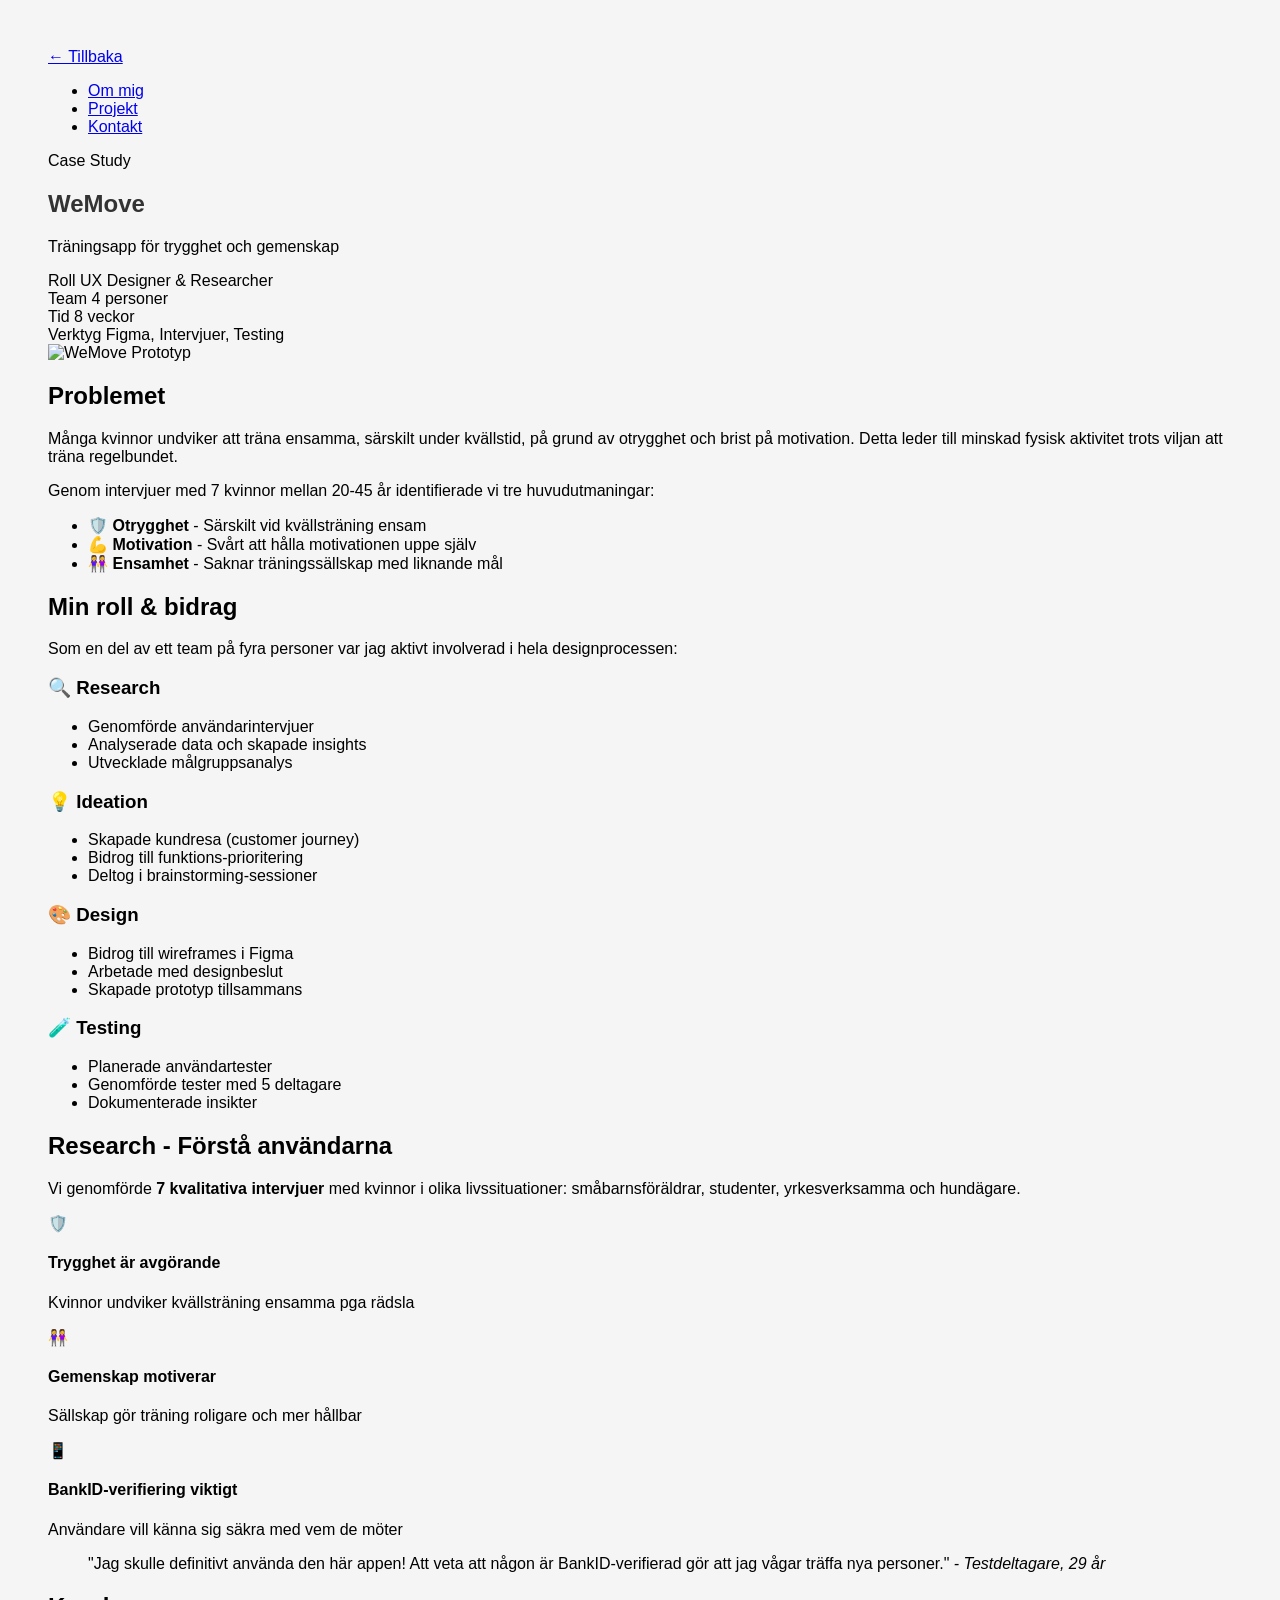
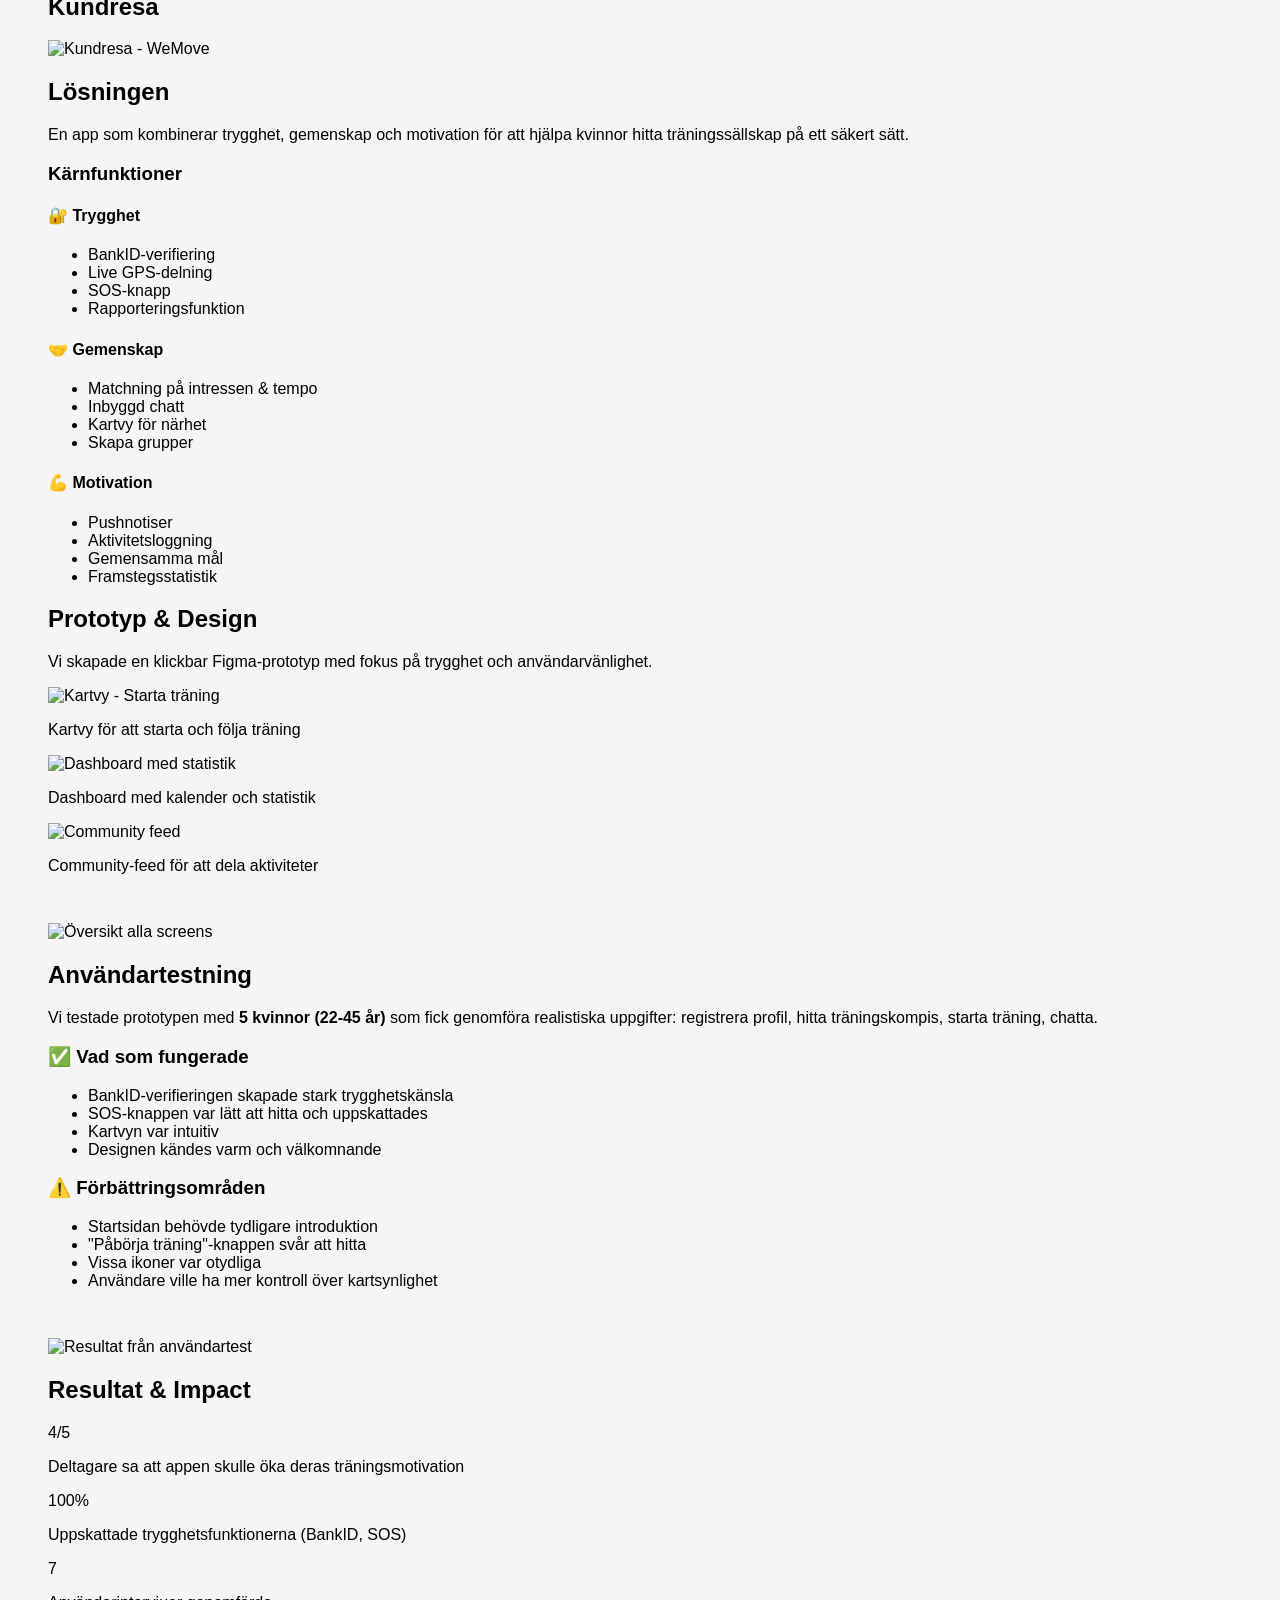
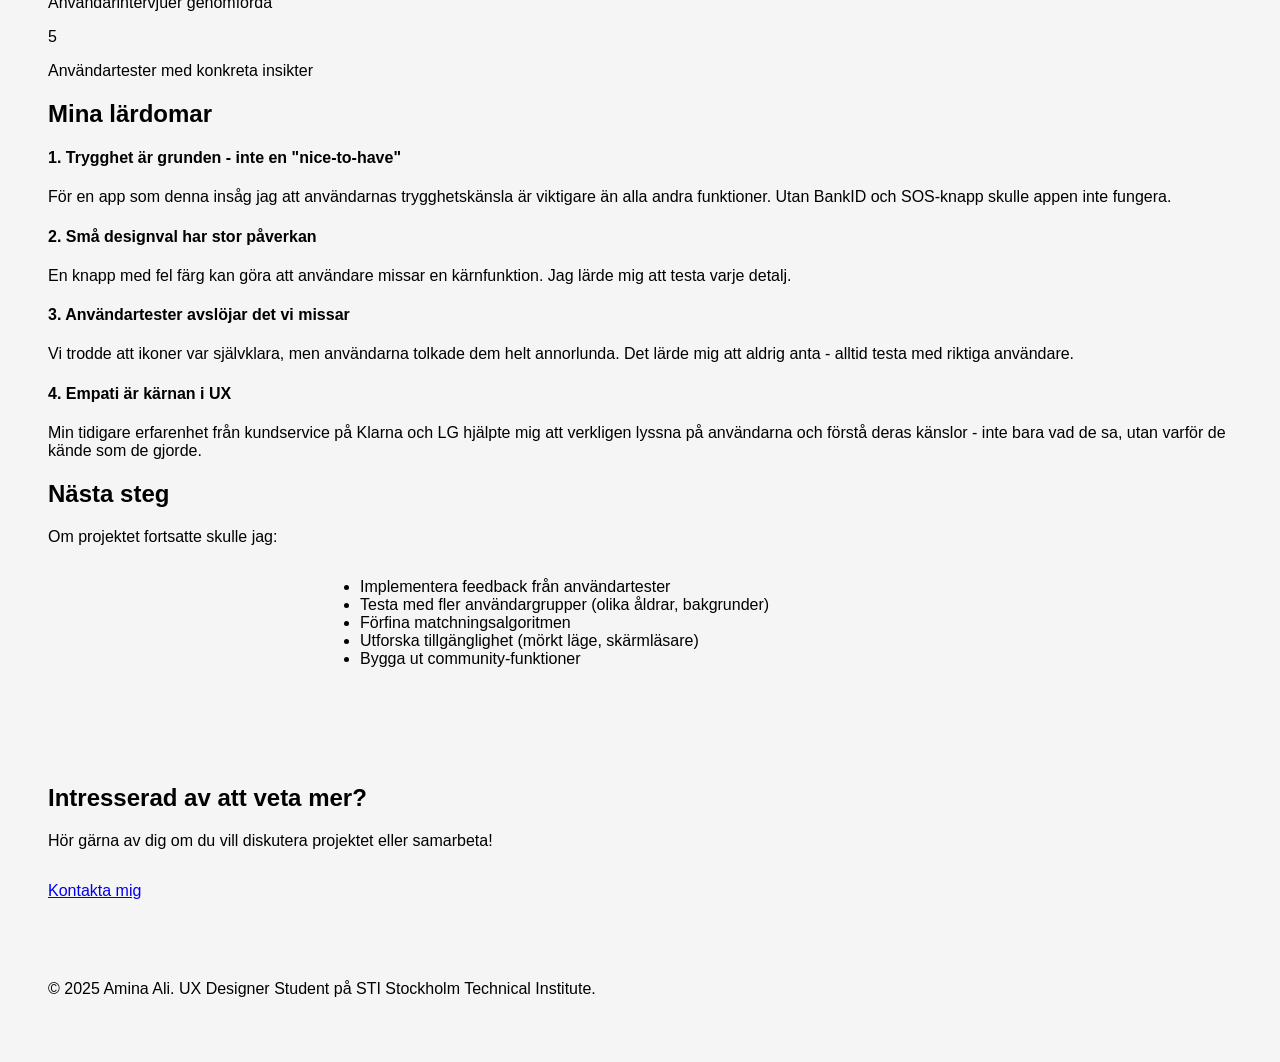
==== - wemove-case-study.html @ 7f5a9f7d "WeMove case study HTML file This is a new HTML file for the WeMove case study, detailing the project" ====
<!DOCTYPE html>
<html lang="sv">
<head>
    <meta charset="UTF-8">
    <meta name="viewport" content="width=device-width, initial-scale=1.0">
    <title>WeMove Case Study - Amina Ali</title>
    <link rel="stylesheet" href="style.css">
    
    <!-- Google Fonts -->
    <link rel="preconnect" href="https://fonts.googleapis.com">
    <link rel="preconnect" href="https://fonts.gstatic.com" crossorigin>
    <link href="https://fonts.googleapis.com/css2?family=Playfair+Display:wght@400;600;700&family=Work+Sans:wght@300;400;500;600&display=swap" rel="stylesheet">
</head>
<body>

    <!-- NAVIGATION -->
    <nav class="navbar">
        <div class="nav-container">
            <a href="index.html" class="nav-logo">← Tillbaka</a>
            <ul class="nav-menu">
                <li><a href="index.html#about" class="nav-link">Om mig</a></li>
                <li><a href="index.html#projects" class="nav-link">Projekt</a></li>
                <li><a href="index.html#contact" class="nav-link">Kontakt</a></li>
            </ul>
        </div>
    </nav>

    <!-- CASE STUDY HERO -->
    <section class="case-hero">
        <div class="container">
            <span class="section-label">Case Study</span>
            <h1>WeMove</h1>
            <p class="case-subtitle">Träningsapp för trygghet och gemenskap</p>
            
            <div class="case-meta">
                <div class="meta-item">
                    <span class="meta-label">Roll</span>
                    <span class="meta-value">UX Designer & Researcher</span>
                </div>
                <div class="meta-item">
                    <span class="meta-label">Team</span>
                    <span class="meta-value">4 personer</span>
                </div>
                <div class="meta-item">
                    <span class="meta-label">Tid</span>
                    <span class="meta-value">8 veckor</span>
                </div>
                <div class="meta-item">
                    <span class="meta-label">Verktyg</span>
                    <span class="meta-value">Figma, Intervjuer, Testing</span>
                </div>
            </div>
        </div>
    </section>

    <!-- PROTOTYP SHOWCASE -->
    <section class="case-section">
        <div class="container">
            <img src="images/wemove-prototype.jpg" alt="WeMove Prototyp" class="case-image-full">
        </div>
    </section>

    <!-- PROBLEM -->
    <section class="case-section">
        <div class="container-narrow">
            <h2>Problemet</h2>
            <p class="lead-text">
                Många kvinnor undviker att träna ensamma, särskilt under kvällstid, på grund av otrygghet 
                och brist på motivation. Detta leder till minskad fysisk aktivitet trots viljan att träna regelbundet.
            </p>
            <p>
                Genom intervjuer med 7 kvinnor mellan 20-45 år identifierade vi tre huvudutmaningar:
            </p>
            <ul class="case-list">
                <li>🛡️ <strong>Otrygghet</strong> - Särskilt vid kvällsträning ensam</li>
                <li>💪 <strong>Motivation</strong> - Svårt att hålla motivationen uppe själv</li>
                <li>👭 <strong>Ensamhet</strong> - Saknar träningssällskap med liknande mål</li>
            </ul>
        </div>
    </section>

    <!-- MIN ROLL -->
    <section class="case-section bg-dark">
        <div class="container-narrow">
            <h2>Min roll & bidrag</h2>
            <p>
                Som en del av ett team på fyra personer var jag aktivt involverad i hela designprocessen:
            </p>
            
            <div class="role-grid">
                <div class="role-card">
                    <h3>🔍 Research</h3>
                    <ul>
                        <li>Genomförde användarintervjuer</li>
                        <li>Analyserade data och skapade insights</li>
                        <li>Utvecklade målgruppsanalys</li>
                    </ul>
                </div>
                
                <div class="role-card">
                    <h3>💡 Ideation</h3>
                    <ul>
                        <li>Skapade kundresa (customer journey)</li>
                        <li>Bidrog till funktions-prioritering</li>
                        <li>Deltog i brainstorming-sessioner</li>
                    </ul>
                </div>
                
                <div class="role-card">
                    <h3>🎨 Design</h3>
                    <ul>
                        <li>Bidrog till wireframes i Figma</li>
                        <li>Arbetade med designbeslut</li>
                        <li>Skapade prototyp tillsammans</li>
                    </ul>
                </div>
                
                <div class="role-card">
                    <h3>🧪 Testing</h3>
                    <ul>
                        <li>Planerade användartester</li>
                        <li>Genomförde tester med 5 deltagare</li>
                        <li>Dokumenterade insikter</li>
                    </ul>
                </div>
            </div>
        </div>
    </section>

    <!-- RESEARCH -->
    <section class="case-section">
        <div class="container-narrow">
            <h2>Research - Förstå användarna</h2>
            <p>
                Vi genomförde <strong>7 kvalitativa intervjuer</strong> med kvinnor i olika livssituationer:
                småbarnsföräldrar, studenter, yrkesverksamma och hundägare.
            </p>
            
            <div class="insight-boxes">
                <div class="insight-box">
                    <div class="insight-icon">🛡️</div>
                    <h4>Trygghet är avgörande</h4>
                    <p>Kvinnor undviker kvällsträning ensamma pga rädsla</p>
                </div>
                
                <div class="insight-box">
                    <div class="insight-icon">👭</div>
                    <h4>Gemenskap motiverar</h4>
                    <p>Sällskap gör träning roligare och mer hållbar</p>
                </div>
                
                <div class="insight-box">
                    <div class="insight-icon">📱</div>
                    <h4>BankID-verifiering viktigt</h4>
                    <p>Användare vill känna sig säkra med vem de möter</p>
                </div>
            </div>

            <blockquote class="user-quote">
                "Jag skulle definitivt använda den här appen! Att veta att någon är BankID-verifierad 
                gör att jag vågar träffa nya personer."
                <cite>- Testdeltagare, 29 år</cite>
            </blockquote>
        </div>
    </section>

    <!-- KUNDRESA -->
    <section class="case-section bg-dark">
        <div class="container">
            <h2 class="text-center">Kundresa</h2>
            <img src="images/wemove-journey.jpg" alt="Kundresa - WeMove" class="case-image-full">
        </div>
    </section>

    <!-- LÖSNING -->
    <section class="case-section">
        <div class="container-narrow">
            <h2>Lösningen</h2>
            <p class="lead-text">
                En app som kombinerar trygghet, gemenskap och motivation för att hjälpa kvinnor 
                hitta träningssällskap på ett säkert sätt.
            </p>
            
            <h3>Kärnfunktioner</h3>
            
            <div class="feature-grid">
                <div class="feature-card">
                    <h4>🔐 Trygghet</h4>
                    <ul>
                        <li>BankID-verifiering</li>
                        <li>Live GPS-delning</li>
                        <li>SOS-knapp</li>
                        <li>Rapporteringsfunktion</li>
                    </ul>
                </div>
                
                <div class="feature-card">
                    <h4>🤝 Gemenskap</h4>
                    <ul>
                        <li>Matchning på intressen & tempo</li>
                        <li>Inbyggd chatt</li>
                        <li>Kartvy för närhet</li>
                        <li>Skapa grupper</li>
                    </ul>
                </div>
                
                <div class="feature-card">
                    <h4>💪 Motivation</h4>
                    <ul>
                        <li>Pushnotiser</li>
                        <li>Aktivitetsloggning</li>
                        <li>Gemensamma mål</li>
                        <li>Framstegsstatistik</li>
                    </ul>
                </div>
            </div>
        </div>
    </section>

    <!-- APP SCREENS -->
    <section class="case-section bg-dark">
        <div class="container">
            <h2 class="text-center">Prototyp & Design</h2>
            <p class="text-center section-description">
                Vi skapade en klickbar Figma-prototyp med fokus på trygghet och användarvänlighet.
            </p>
            
            <div class="screens-grid">
                <div class="screen-item">
                    <img src="images/wemove-map.jpg" alt="Kartvy - Starta träning">
                    <p class="screen-caption">Kartvy för att starta och följa träning</p>
                </div>
                
                <div class="screen-item">
                    <img src="images/wemove-dashboard.jpg" alt="Dashboard med statistik">
                    <p class="screen-caption">Dashboard med kalender och statistik</p>
                </div>
                
                <div class="screen-item">
                    <img src="images/wemove-feed.jpg" alt="Community feed">
                    <p class="screen-caption">Community-feed för att dela aktiviteter</p>
                </div>
            </div>
            
            <!-- Full overview -->
            <div style="margin-top: 3rem;">
                <img src="images/wemove-overview.jpg" alt="Översikt alla screens" class="case-image-full">
            </div>
        </div>
    </section>

    <!-- TESTING -->
    <section class="case-section">
        <div class="container-narrow">
            <h2>Användartestning</h2>
            <p>
                Vi testade prototypen med <strong>5 kvinnor (22-45 år)</strong> som fick genomföra 
                realistiska uppgifter: registrera profil, hitta träningskompis, starta träning, chatta.
            </p>
            
            <div class="test-results">
                <div class="result-positive">
                    <h3>✅ Vad som fungerade</h3>
                    <ul>
                        <li>BankID-verifieringen skapade stark trygghetskänsla</li>
                        <li>SOS-knappen var lätt att hitta och uppskattades</li>
                        <li>Kartvyn var intuitiv</li>
                        <li>Designen kändes varm och välkomnande</li>
                    </ul>
                </div>
                
                <div class="result-improvements">
                    <h3>⚠️ Förbättringsområden</h3>
                    <ul>
                        <li>Startsidan behövde tydligare introduktion</li>
                        <li>"Påbörja träning"-knappen svår att hitta</li>
                        <li>Vissa ikoner var otydliga</li>
                        <li>Användare ville ha mer kontroll över kartsynlighet</li>
                    </ul>
                </div>
            </div>
            
            <img src="images/wemove-usertest.jpg" alt="Resultat från användartest" class="case-image-full" style="margin-top: 2rem;">
        </div>
    </section>

    <!-- RESULTAT -->
    <section class="case-section bg-dark">
        <div class="container-narrow">
            <h2>Resultat & Impact</h2>
            
            <div class="stats-grid">
                <div class="stat-card">
                    <span class="stat-big">4/5</span>
                    <p>Deltagare sa att appen skulle öka deras träningsmotivation</p>
                </div>
                
                <div class="stat-card">
                    <span class="stat-big">100%</span>
                    <p>Uppskattade trygghetsfunktionerna (BankID, SOS)</p>
                </div>
                
                <div class="stat-card">
                    <span class="stat-big">7</span>
                    <p>Användarintervjuer genomförda</p>
                </div>
                
                <div class="stat-card">
                    <span class="stat-big">5</span>
                    <p>Användartester med konkreta insikter</p>
                </div>
            </div>
        </div>
    </section>

    <!-- LÄRDOMAR -->
    <section class="case-section">
        <div class="container-narrow">
            <h2>Mina lärdomar</h2>
            
            <div class="learning-cards">
                <div class="learning-card">
                    <h4>1. Trygghet är grunden - inte en "nice-to-have"</h4>
                    <p>
                        För en app som denna insåg jag att användarnas trygghetskänsla är viktigare än alla andra funktioner. 
                        Utan BankID och SOS-knapp skulle appen inte fungera.
                    </p>
                </div>
                
                <div class="learning-card">
                    <h4>2. Små designval har stor påverkan</h4>
                    <p>
                        En knapp med fel färg kan göra att användare missar en kärnfunktion. 
                        Jag lärde mig att testa varje detalj.
                    </p>
                </div>
                
                <div class="learning-card">
                    <h4>3. Användartester avslöjar det vi missar</h4>
                    <p>
                        Vi trodde att ikoner var självklara, men användarna tolkade dem helt annorlunda. 
                        Det lärde mig att aldrig anta - alltid testa med riktiga användare.
                    </p>
                </div>
                
                <div class="learning-card">
                    <h4>4. Empati är kärnan i UX</h4>
                    <p>
                        Min tidigare erfarenhet från kundservice på Klarna och LG hjälpte mig att verkligen lyssna 
                        på användarna och förstå deras känslor - inte bara vad de sa, utan varför de kände som de gjorde.
                    </p>
                </div>
            </div>
        </div>
    </section>

    <!-- NÄSTA STEG -->
    <section class="case-section bg-dark">
        <div class="container-narrow text-center">
            <h2>Nästa steg</h2>
            <p>Om projektet fortsatte skulle jag:</p>
            <ul class="case-list" style="text-align: left; max-width: 600px; margin: 2rem auto;">
                <li>Implementera feedback från användartester</li>
                <li>Testa med fler användargrupper (olika åldrar, bakgrunder)</li>
                <li>Förfina matchningsalgoritmen</li>
                <li>Utforska tillgänglighet (mörkt läge, skärmläsare)</li>
                <li>Bygga ut community-funktioner</li>
            </ul>
        </div>
    </section>

    <!-- FOOTER / CONTACT -->
    <section class="contact" style="padding: 4rem 0;">
        <div class="container text-center">
            <h2>Intresserad av att veta mer?</h2>
            <p style="margin-bottom: 2rem;">Hör gärna av dig om du vill diskutera projektet eller samarbeta!</p>
            <a href="index.html#contact" class="btn btn-primary">Kontakta mig</a>
        </div>
    </section>

    <!-- FOOTER -->
    <footer class="footer">
        <div class="container">
            <p>&copy; 2025 Amina Ali. UX Designer Student på STI Stockholm Technical Institute.</p>
        </div>
    </footer>

</body>
</html>
---- style.css ----
body {
  font-family: Arial, sans-serif;
  background-color: #f5f5f5;
  padding: 40px;
}

h1 {
  color: #333;
}
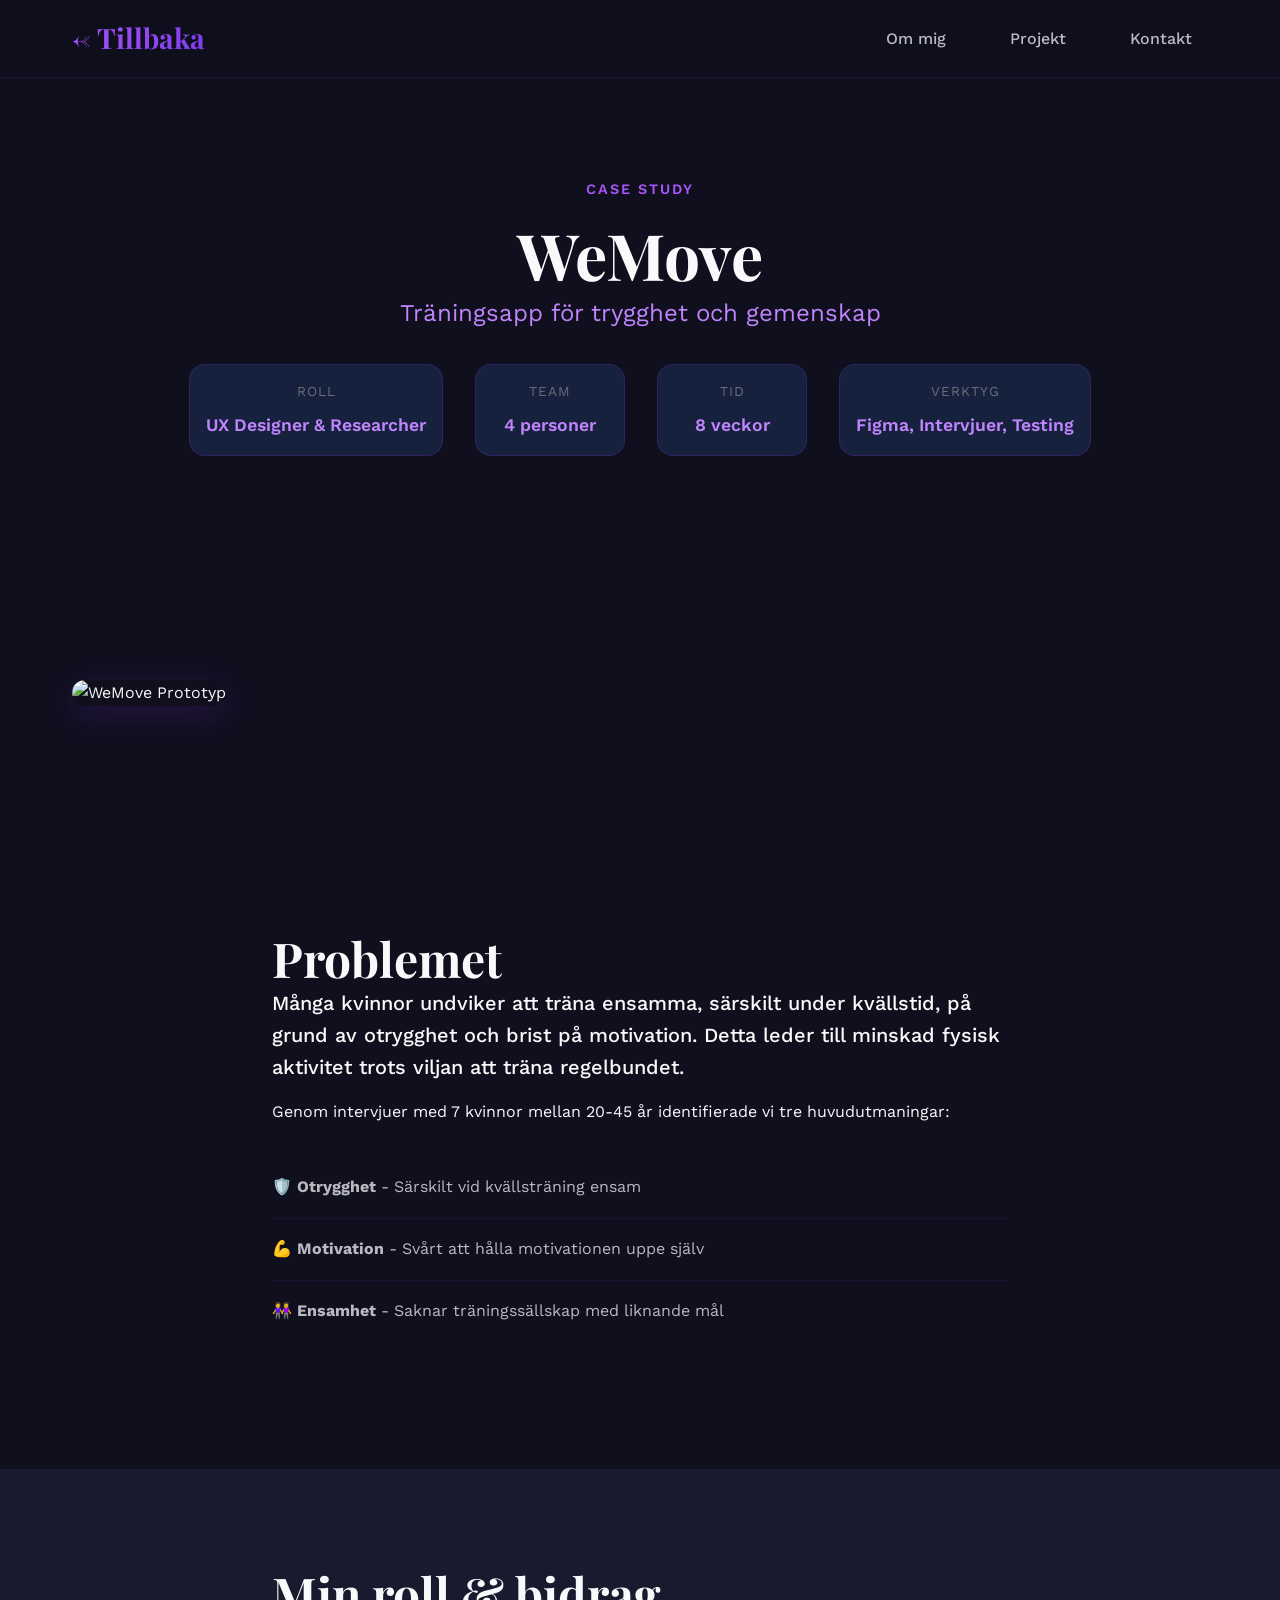
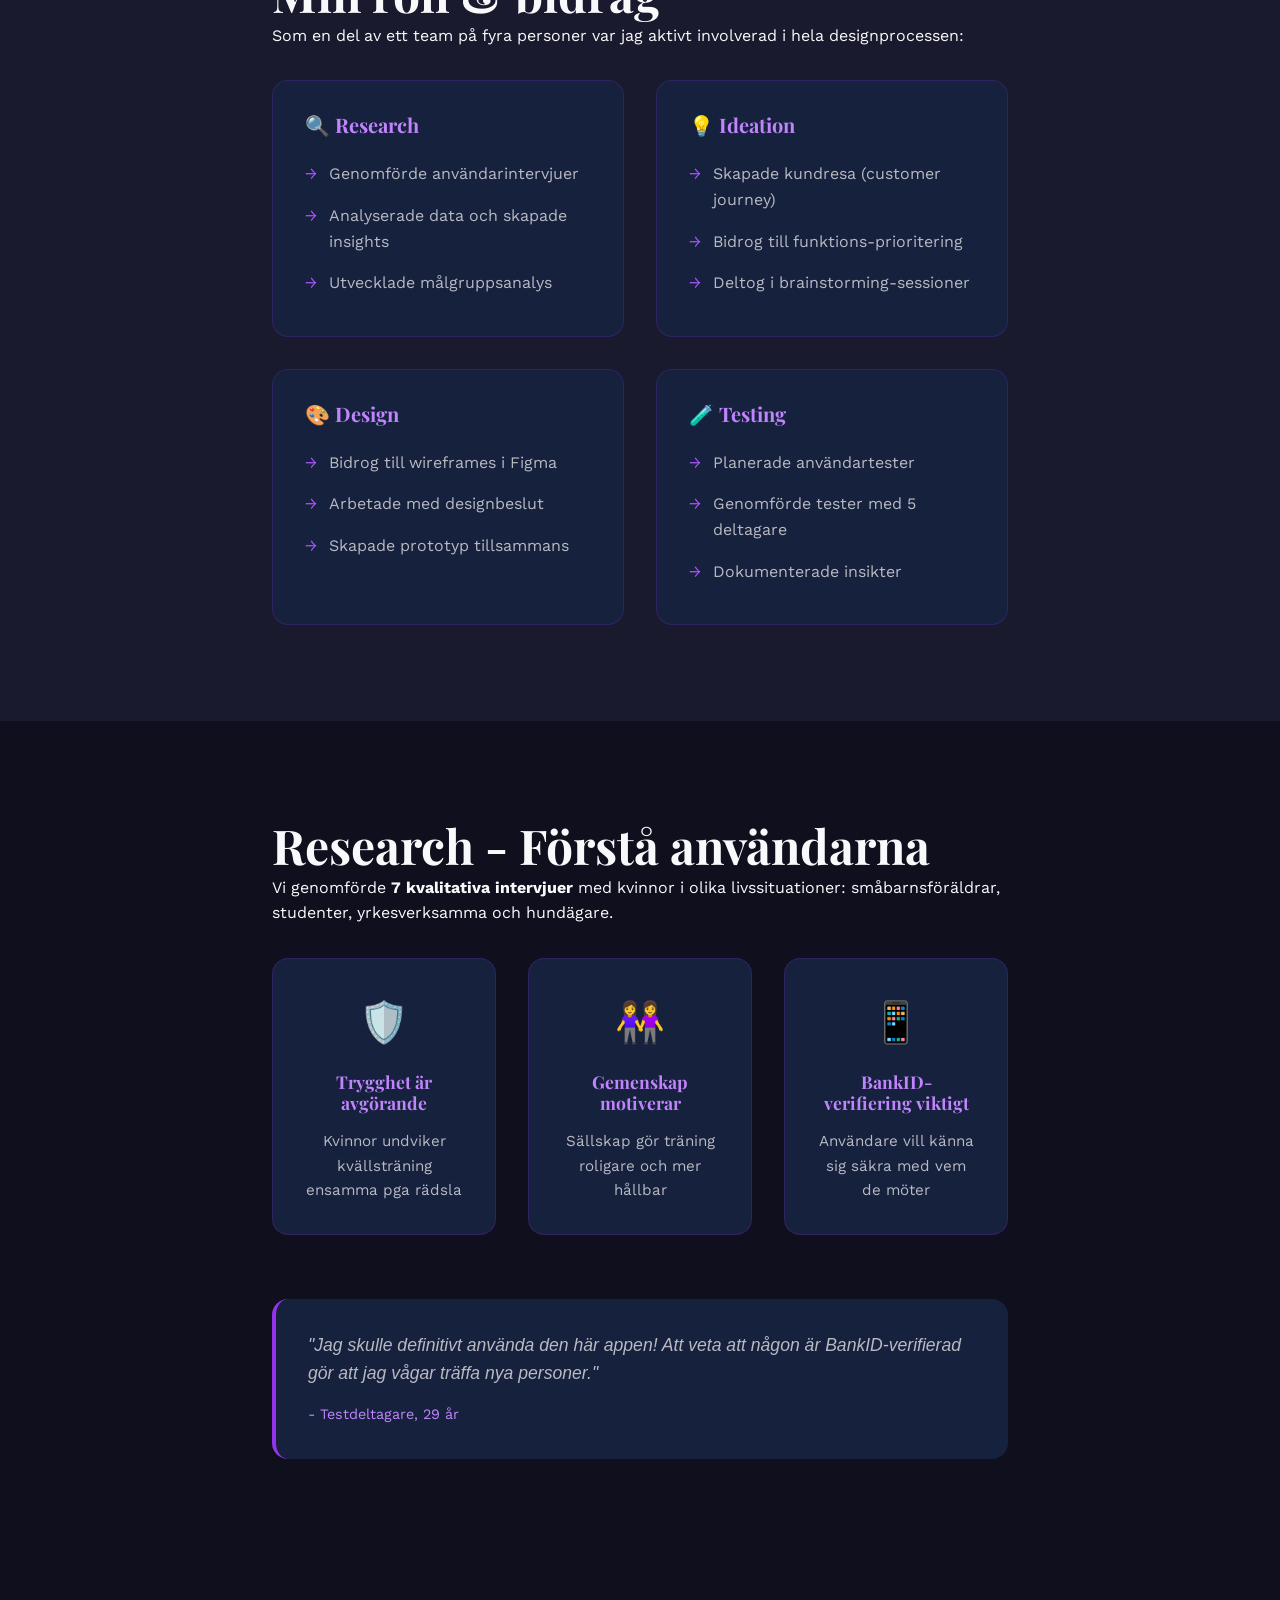
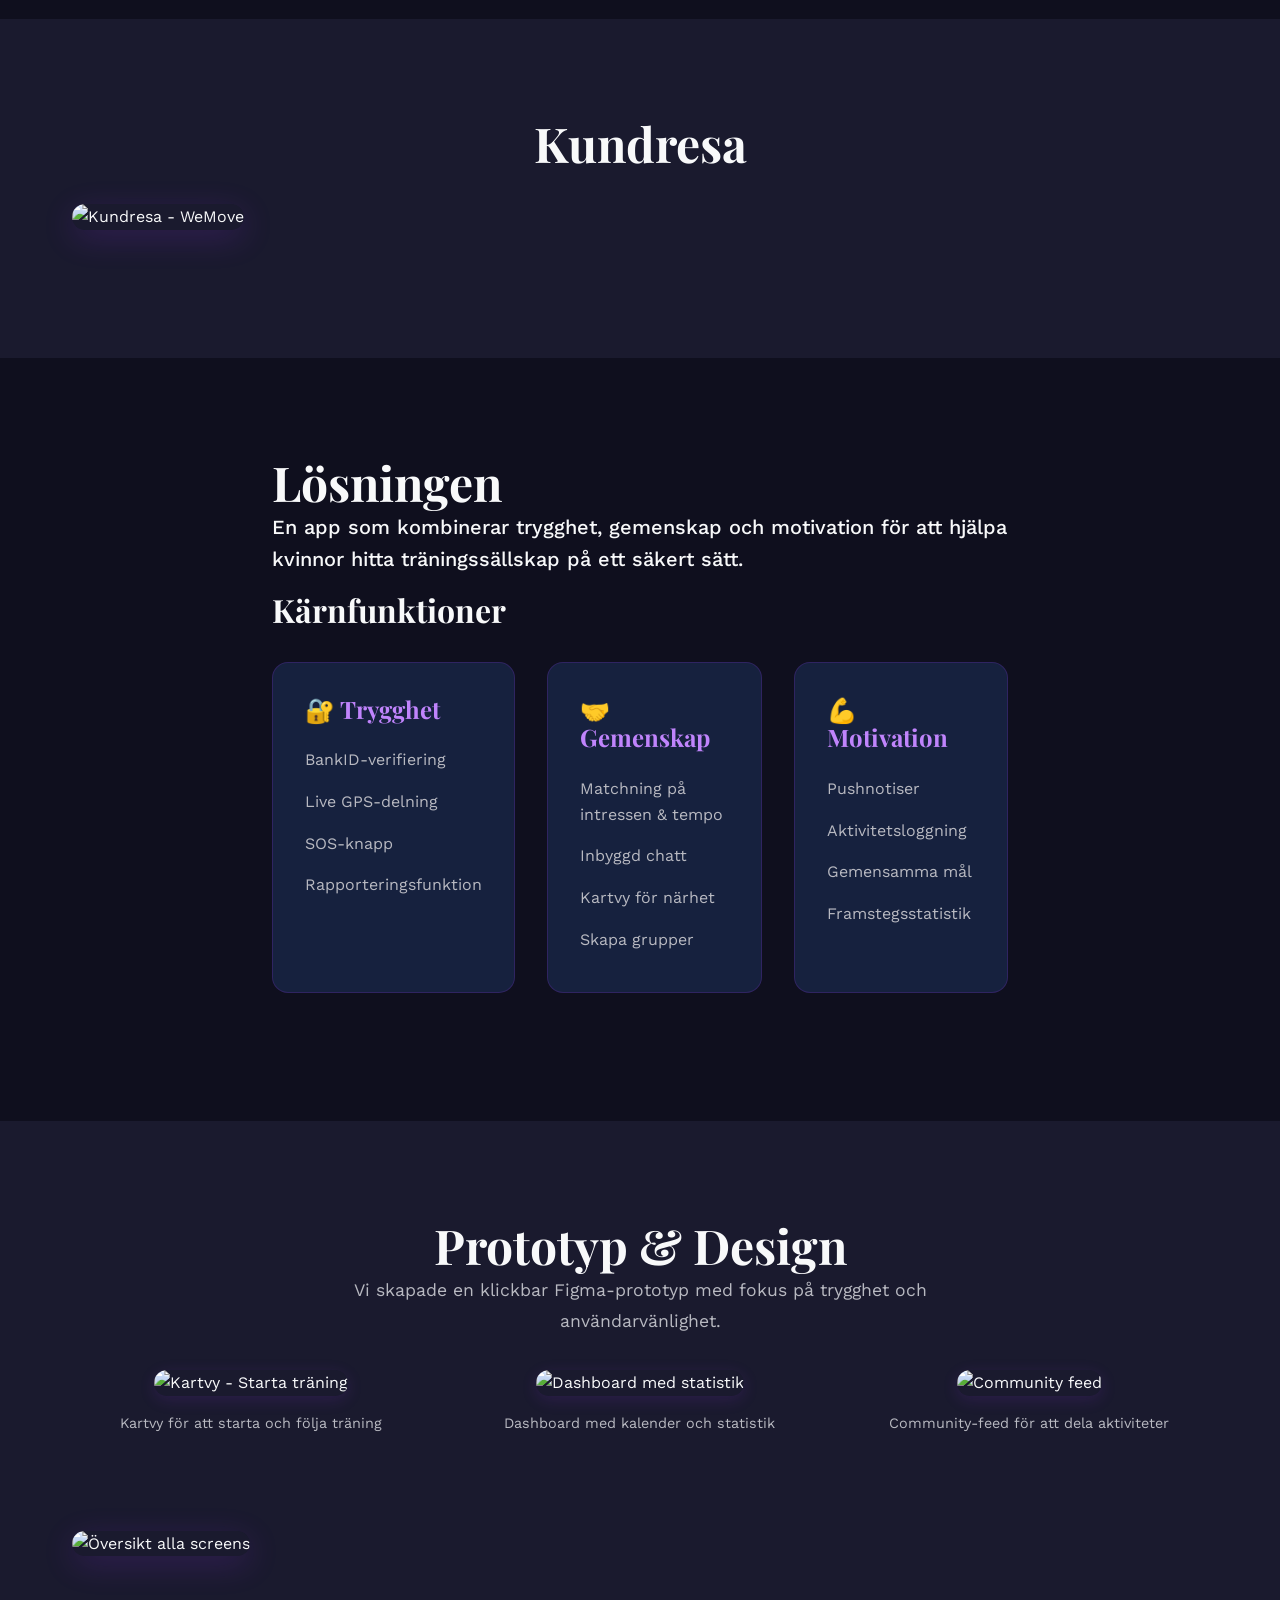
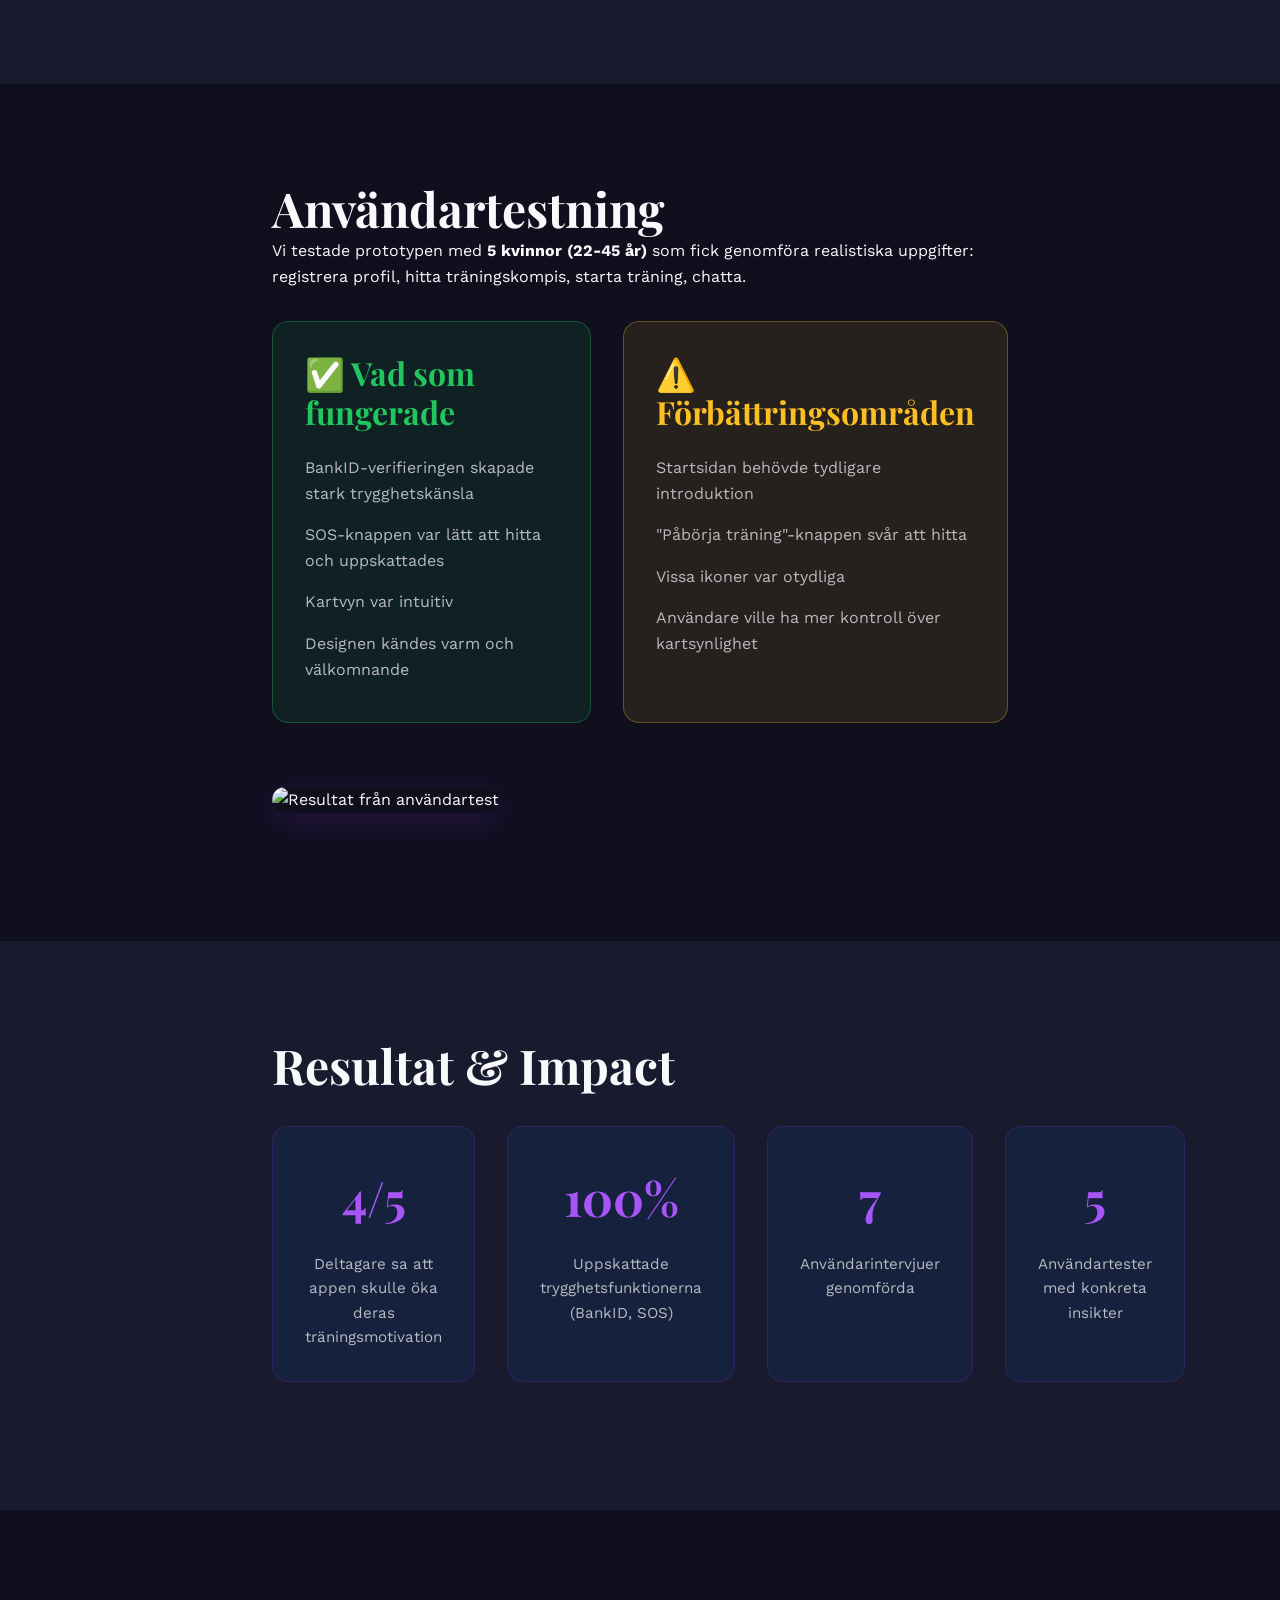
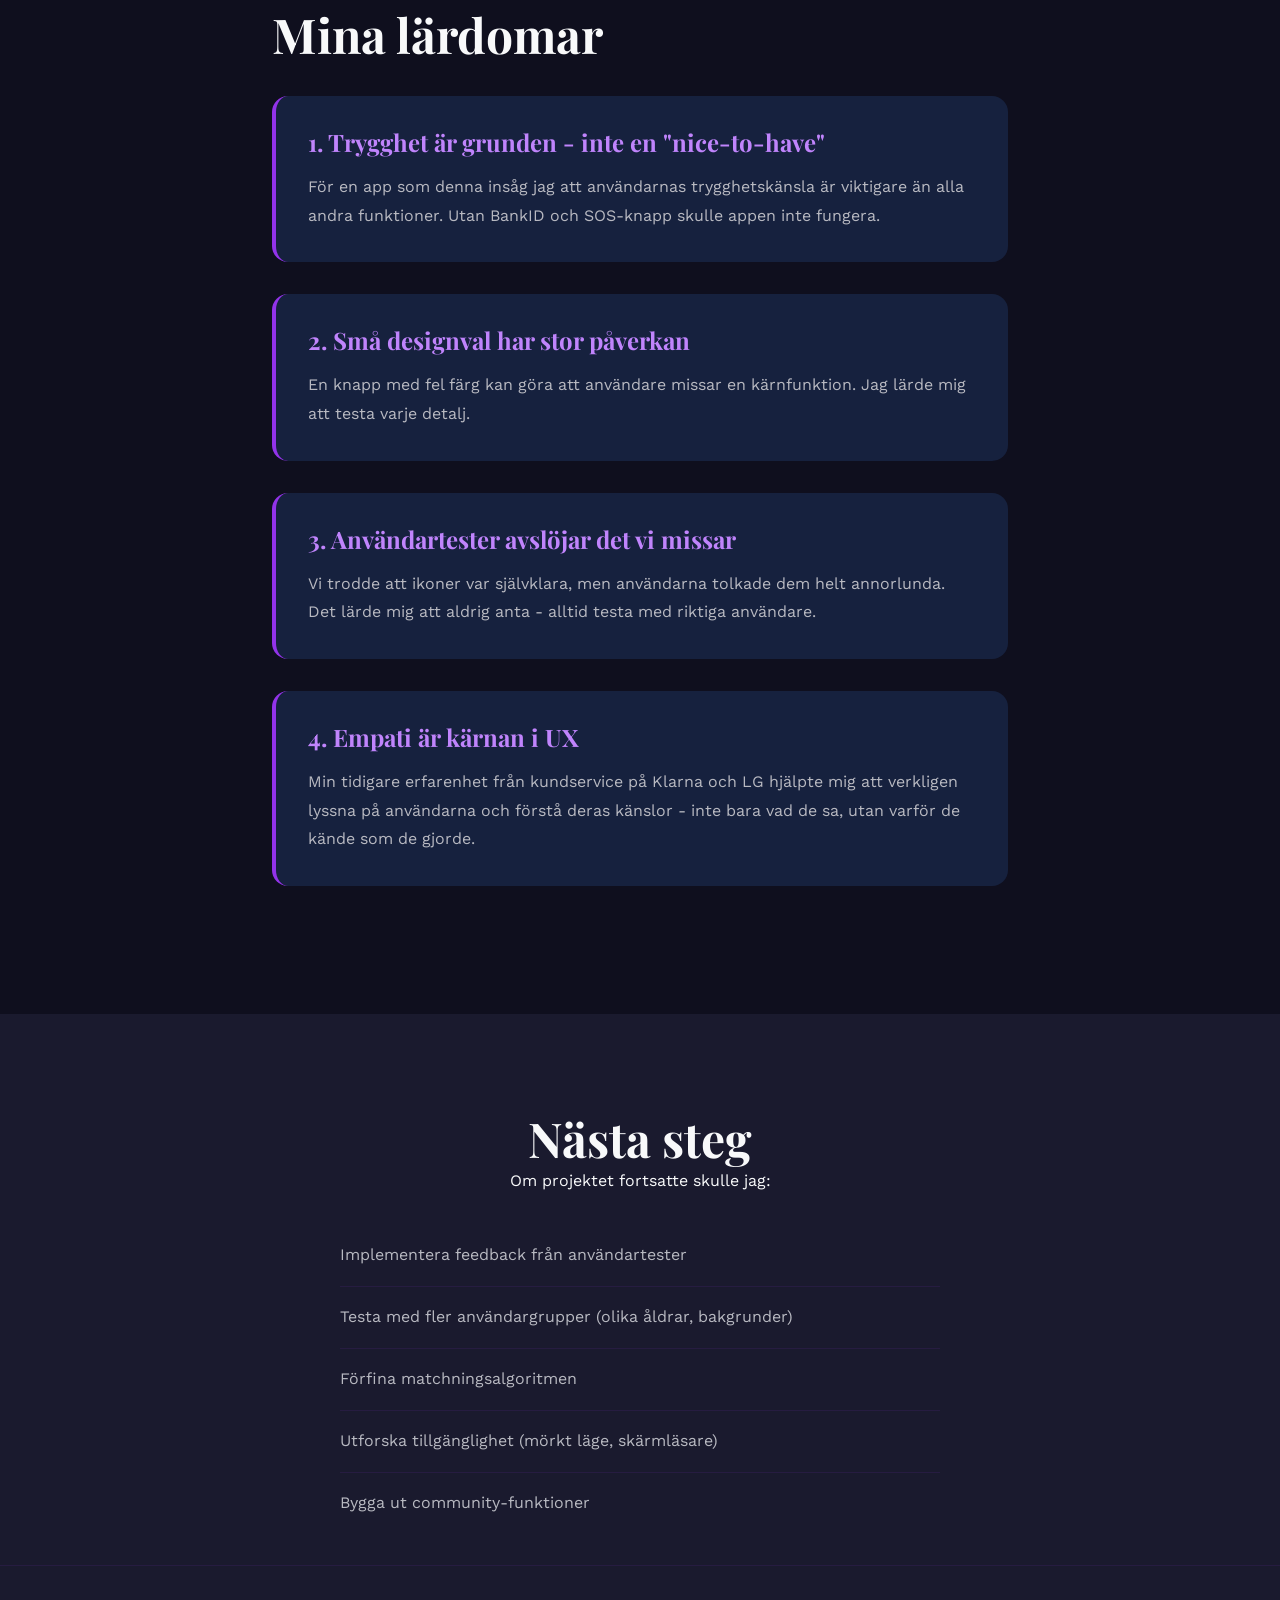
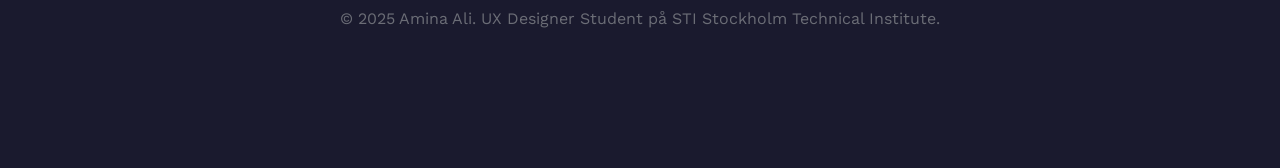
==== commit a516cdbe: "wemove swe to eng" ====
--- a/- wemove-case-study.html
+++ b/- wemove-case-study.html
@@ -367,16 +367,6 @@
                 <li>Bygga ut community-funktioner</li>
             </ul>
         </div>
-    </section>
-
-    <!-- FOOTER / CONTACT -->
-    <section class="contact" style="padding: 4rem 0;">
-        <div class="container text-center">
-            <h2>Intresserad av att veta mer?</h2>
-            <p style="margin-bottom: 2rem;">Hör gärna av dig om du vill diskutera projektet eller samarbeta!</p>
-            <a href="index.html#contact" class="btn btn-primary">Kontakta mig</a>
-        </div>
-    </section>
 
     <!-- FOOTER -->
     <footer class="footer">
--- a/style.css
+++ b/style.css
@@ -1,9 +1,1298 @@
+/* ============================================
+   AMINA'S PORTFOLIO - CSS
+   Dark theme med lila accenter
+   ============================================ */
+
+/* === ROOT VARIABLES === */
+/* Här kan du enkelt ändra färger! */
+:root {
+    /* Lila färgpalett från din moodboard */
+    --purple-100: #E9D5FF;
+    --purple-200: #D8B4FE;
+    --purple-300: #C084FC;
+    --purple-400: #A855F7;
+    --purple-500: #9333EA;
+    --purple-600: #7C3AED;
+    --purple-700: #6D28D9;
+    --purple-800: #5B21B6;
+    --purple-900: #4C1D95;
+    
+    /* Mörka nyanser */
+    --bg-dark: #0F0F1E;
+    --bg-dark-secondary: #1A1A2E;
+    --bg-dark-card: #16213E;
+    
+    /* Ljusa nyanser (för text) */
+    --text-primary: #F8F9FA;
+    --text-secondary: #B8B9C1;
+    --text-muted: #6B6D76;
+    
+    /* Accent färger */
+    --accent-gold: #D4AF37;
+    --accent-white: #FFFFFF;
+    
+    /* Typografi */
+    --font-display: 'Playfair Display', serif;
+    --font-body: 'Work Sans', sans-serif;
+    
+    /* Spacing */
+    --spacing-xs: 0.5rem;
+    --spacing-sm: 1rem;
+    --spacing-md: 2rem;
+    --spacing-lg: 4rem;
+    --spacing-xl: 6rem;
+    
+    /* Border radius */
+    --radius-sm: 8px;
+    --radius-md: 16px;
+    --radius-lg: 24px;
+    --radius-full: 9999px;
+    
+    /* Shadows */
+    --shadow-sm: 0 2px 8px rgba(147, 51, 234, 0.1);
+    --shadow-md: 0 4px 16px rgba(147, 51, 234, 0.15);
+    --shadow-lg: 0 8px 32px rgba(147, 51, 234, 0.2);
+    --shadow-glow: 0 0 40px rgba(147, 51, 234, 0.3);
+}
+
+/* === RESET === */
+* {
+    margin: 0;
+    padding: 0;
+    box-sizing: border-box;
+}
+
+html {
+    scroll-behavior: smooth;
+    font-size: 16px;
+}
+
 body {
-  font-family: Arial, sans-serif;
-  background-color: #f5f5f5;
-  padding: 40px;
-}
-
-h1 {
-  color: #333;
-}
+    font-family: var(--font-body);
+    background-color: var(--bg-dark);
+    color: var(--text-primary);
+    line-height: 1.6;
+    overflow-x: hidden;
+}
+
+.container {
+    max-width: 1200px;
+    margin: 0 auto;
+    padding: 0 var(--spacing-md);
+}
+
+/* === TYPOGRAPHY === */
+h1, h2, h3, h4, h5, h6 {
+    font-family: var(--font-display);
+    font-weight: 700;
+    line-height: 1.2;
+}
+
+h1 { font-size: 4rem; }
+h2 { font-size: 3rem; }
+h3 { font-size: 2rem; }
+h4 { font-size: 1.5rem; }
+
+p {
+    margin-bottom: 1rem;
+}
+
+a {
+    color: inherit;
+    text-decoration: none;
+}
+
+/* === NAVIGATION === */
+.navbar {
+    position: fixed;
+    top: 0;
+    left: 0;
+    right: 0;
+    background: rgba(15, 15, 30, 0.95);
+    backdrop-filter: blur(10px);
+    border-bottom: 1px solid rgba(147, 51, 234, 0.1);
+    z-index: 1000;
+    padding: var(--spacing-sm) 0;
+}
+
+.nav-container {
+    max-width: 1200px;
+    margin: 0 auto;
+    padding: 0 var(--spacing-md);
+    display: flex;
+    justify-content: space-between;
+    align-items: center;
+}
+
+.nav-logo {
+    font-family: var(--font-display);
+    font-size: 1.75rem;
+    font-weight: 700;
+    background: linear-gradient(135deg, var(--purple-400), var(--purple-600));
+    -webkit-background-clip: text;
+    -webkit-text-fill-color: transparent;
+    background-clip: text;
+    transition: transform 0.3s ease;
+}
+
+.nav-logo:hover {
+    transform: scale(1.05);
+}
+
+.nav-menu {
+    display: flex;
+    list-style: none;
+    gap: var(--spacing-md);
+}
+
+.nav-link {
+    color: var(--text-secondary);
+    font-weight: 500;
+    padding: 0.5rem 1rem;
+    border-radius: var(--radius-sm);
+    transition: all 0.3s ease;
+    position: relative;
+}
+
+.nav-link::after {
+    content: '';
+    position: absolute;
+    bottom: 0;
+    left: 50%;
+    transform: translateX(-50%);
+    width: 0;
+    height: 2px;
+    background: linear-gradient(90deg, var(--purple-400), var(--purple-600));
+    transition: width 0.3s ease;
+}
+
+.nav-link:hover {
+    color: var(--text-primary);
+}
+
+.nav-link:hover::after {
+    width: 80%;
+}
+
+.theme-toggle {
+    cursor: pointer;
+    font-size: 1.5rem;
+    padding: 0.5rem;
+    transition: transform 0.3s ease;
+}
+
+.theme-toggle:hover {
+    transform: rotate(20deg) scale(1.1);
+}
+
+/* === HERO SECTION === */
+.hero {
+    position: relative;
+    min-height: 100vh;
+    display: flex;
+    align-items: center;
+    padding-top: 80px;
+    overflow: hidden;
+}
+
+/* Animated gradient background */
+.hero-background {
+    position: absolute;
+    top: 0;
+    left: 0;
+    right: 0;
+    bottom: 0;
+    z-index: 0;
+}
+
+.gradient-orb {
+    position: absolute;
+    border-radius: 50%;
+    filter: blur(80px);
+    opacity: 0.3;
+    animation: float 20s ease-in-out infinite;
+}
+
+.orb-1 {
+    width: 500px;
+    height: 500px;
+    background: radial-gradient(circle, var(--purple-500), transparent);
+    top: -10%;
+    right: -10%;
+    animation-delay: 0s;
+}
+
+.orb-2 {
+    width: 400px;
+    height: 400px;
+    background: radial-gradient(circle, var(--purple-700), transparent);
+    bottom: -10%;
+    left: -10%;
+    animation-delay: 7s;
+}
+
+.orb-3 {
+    width: 350px;
+    height: 350px;
+    background: radial-gradient(circle, var(--purple-600), transparent);
+    top: 50%;
+    left: 50%;
+    animation-delay: 14s;
+}
+
+@keyframes float {
+    0%, 100% { transform: translate(0, 0); }
+    33% { transform: translate(50px, -50px); }
+    66% { transform: translate(-50px, 50px); }
+}
+
+.hero-content {
+    position: relative;
+    z-index: 1;
+    display: grid;
+    grid-template-columns: 1fr 1fr;
+    gap: var(--spacing-lg);
+    align-items: center;
+    max-width: 1200px;
+    margin: 0 auto;
+    padding: 0 var(--spacing-md);
+}
+
+.hero-greeting {
+    font-size: 1.25rem;
+    color: var(--purple-300);
+    margin-bottom: var(--spacing-xs);
+    font-weight: 500;
+}
+
+.hero-name {
+    font-size: 5rem;
+    margin-bottom: var(--spacing-sm);
+    background: linear-gradient(135deg, var(--text-primary), var(--purple-300));
+    -webkit-background-clip: text;
+    -webkit-text-fill-color: transparent;
+    background-clip: text;
+}
+
+.hero-title {
+    font-size: 2rem;
+    color: var(--purple-400);
+    margin-bottom: var(--spacing-md);
+    font-weight: 600;
+}
+
+.hero-description {
+    font-size: 1.1rem;
+    color: var(--text-secondary);
+    line-height: 1.8;
+    margin-bottom: var(--spacing-md);
+}
+
+.hero-cta {
+    display: flex;
+    gap: var(--spacing-sm);
+}
+
+/* Buttons */
+.btn {
+    display: inline-block;
+    padding: 1rem 2rem;
+    border-radius: var(--radius-full);
+    font-weight: 600;
+    transition: all 0.3s ease;
+    cursor: pointer;
+    border: none;
+    font-size: 1rem;
+}
+
+.btn-primary {
+    background: linear-gradient(135deg, var(--purple-500), var(--purple-700));
+    color: white;
+    box-shadow: var(--shadow-md);
+}
+
+.btn-primary:hover {
+    transform: translateY(-2px);
+    box-shadow: var(--shadow-glow);
+}
+
+.btn-secondary {
+    background: transparent;
+    color: var(--purple-300);
+    border: 2px solid var(--purple-500);
+}
+
+.btn-secondary:hover {
+    background: var(--purple-500);
+    color: white;
+    transform: translateY(-2px);
+}
+
+/* Hero Image */
+.hero-image {
+    display: flex;
+    justify-content: center;
+    align-items: center;
+}
+
+.image-placeholder {
+    width: 100%;
+    max-width: 400px;
+}
+
+.placeholder-circle {
+    width: 100%;
+    aspect-ratio: 1;
+    background: linear-gradient(135deg, var(--purple-600), var(--purple-800));
+    border-radius: 50%;
+    box-shadow: var(--shadow-glow);
+    position: relative;
+    overflow: hidden;
+}
+
+.placeholder-circle::before {
+    content: '';
+    position: absolute;
+    top: -50%;
+    left: -50%;
+    width: 200%;
+    height: 200%;
+    background: linear-gradient(45deg, transparent, rgba(255,255,255,0.1), transparent);
+    animation: shimmer 3s infinite;
+}
+
+@keyframes shimmer {
+    0% { transform: translateX(-100%) translateY(-100%) rotate(45deg); }
+    100% { transform: translateX(100%) translateY(100%) rotate(45deg); }
+}
+
+/* Scroll Indicator */
+.scroll-indicator {
+    position: absolute;
+    bottom: var(--spacing-md);
+    left: 50%;
+    transform: translateX(-50%);
+    text-align: center;
+    color: var(--text-muted);
+    font-size: 0.9rem;
+    z-index: 1;
+}
+
+.scroll-arrow {
+    width: 2px;
+    height: 30px;
+    background: var(--purple-500);
+    margin: var(--spacing-xs) auto 0;
+    animation: scroll-bounce 2s infinite;
+}
+
+@keyframes scroll-bounce {
+    0%, 100% { transform: translateY(0); opacity: 1; }
+    50% { transform: translateY(10px); opacity: 0.5; }
+}
+
+/* === SECTION HEADERS === */
+.section-header {
+    text-align: center;
+    margin-bottom: var(--spacing-lg);
+}
+
+.section-header.centered {
+    text-align: center;
+}
+
+.section-label {
+    display: inline-block;
+    font-size: 0.9rem;
+    text-transform: uppercase;
+    letter-spacing: 2px;
+    color: var(--purple-400);
+    margin-bottom: var(--spacing-sm);
+    font-weight: 600;
+}
+
+.section-title {
+    font-size: 3rem;
+    margin-bottom: var(--spacing-sm);
+    background: linear-gradient(135deg, var(--text-primary), var(--purple-300));
+    -webkit-background-clip: text;
+    -webkit-text-fill-color: transparent;
+    background-clip: text;
+}
+
+.section-description {
+    font-size: 1.1rem;
+    color: var(--text-secondary);
+    max-width: 700px;
+    margin: 0 auto;
+    line-height: 1.8;
+}
+
+/* === ABOUT SECTION === */
+.about {
+    padding: var(--spacing-xl) 0;
+    background: var(--bg-dark-secondary);
+}
+
+.about-content {
+    display: grid;
+    grid-template-columns: 1.5fr 1fr;
+    gap: var(--spacing-lg);
+}
+
+.about-text {
+    font-size: 1.1rem;
+    color: var(--text-secondary);
+    line-height: 1.8;
+}
+
+.lead-text {
+    font-size: 1.25rem;
+    color: var(--text-primary);
+    font-weight: 500;
+}
+
+/* Experience Timeline */
+.experience-timeline h3 {
+    color: var(--purple-300);
+    margin-bottom: var(--spacing-md);
+}
+
+.timeline-item {
+    position: relative;
+    padding-left: var(--spacing-md);
+    margin-bottom: var(--spacing-md);
+    border-left: 2px solid var(--purple-600);
+}
+
+.timeline-marker {
+    position: absolute;
+    left: -6px;
+    top: 0;
+    width: 12px;
+    height: 12px;
+    background: var(--purple-500);
+    border-radius: 50%;
+    box-shadow: 0 0 0 4px var(--bg-dark-secondary);
+}
+
+.timeline-date {
+    font-size: 0.85rem;
+    color: var(--purple-300);
+    font-weight: 600;
+    text-transform: uppercase;
+    letter-spacing: 1px;
+}
+
+.timeline-content h4 {
+    color: var(--text-primary);
+    margin: var(--spacing-xs) 0;
+}
+
+.timeline-company {
+    color: var(--purple-400);
+    font-weight: 600;
+    margin-bottom: var(--spacing-xs);
+}
+
+.timeline-content p:last-child {
+    color: var(--text-secondary);
+    font-size: 0.95rem;
+}
+
+/* === SKILLS SECTION === */
+.skills {
+    padding: var(--spacing-xl) 0;
+}
+
+.skills-grid {
+    display: grid;
+    grid-template-columns: repeat(2, 1fr);
+    gap: var(--spacing-md);
+}
+
+.skill-category {
+    background: var(--bg-dark-card);
+    padding: var(--spacing-md);
+    border-radius: var(--radius-lg);
+    border: 1px solid rgba(147, 51, 234, 0.2);
+    transition: all 0.3s ease;
+}
+
+.skill-category:hover {
+    transform: translateY(-5px);
+    border-color: var(--purple-500);
+    box-shadow: var(--shadow-lg);
+}
+
+.category-icon {
+    font-size: 2.5rem;
+    margin-bottom: var(--spacing-sm);
+}
+
+.skill-category h3 {
+    color: var(--purple-300);
+    margin-bottom: var(--spacing-sm);
+}
+
+.skill-tags {
+    display: flex;
+    flex-wrap: wrap;
+    gap: var(--spacing-xs);
+}
+
+.skill-tag {
+    display: inline-block;
+    padding: 0.5rem 1rem;
+    background: rgba(147, 51, 234, 0.15);
+    color: var(--purple-200);
+    border-radius: var(--radius-full);
+    font-size: 0.9rem;
+    border: 1px solid rgba(147, 51, 234, 0.3);
+    transition: all 0.3s ease;
+}
+
+.skill-tag:hover {
+    background: var(--purple-600);
+    color: white;
+    transform: translateY(-2px);
+}
+
+/* === PROJECTS SECTION === */
+.projects {
+    padding: var(--spacing-xl) 0;
+    background: var(--bg-dark-secondary);
+}
+
+.projects-grid {
+    display: grid;
+    gap: var(--spacing-lg);
+}
+
+.project-card {
+    background: var(--bg-dark-card);
+    border-radius: var(--radius-lg);
+    overflow: hidden;
+    border: 1px solid rgba(147, 51, 234, 0.2);
+    transition: all 0.3s ease;
+}
+
+.project-card:hover {
+    transform: translateY(-8px);
+    box-shadow: var(--shadow-lg);
+    border-color: var(--purple-500);
+}
+
+.project-card.featured {
+    display: grid;
+    grid-template-columns: 1fr 1fr;
+}
+
+.project-image {
+    position: relative;
+    height: 400px;
+    background: linear-gradient(135deg, var(--purple-700), var(--purple-900));
+    overflow: hidden;
+}
+
+.project-image img {
+    width: 100%;
+    height: 100%;
+    object-fit: cover;
+    transition: transform 0.5s ease;
+}
+
+.project-card:hover .project-image img {
+    transform: scale(1.05);
+}
+
+.project-overlay {
+    position: absolute;
+    bottom: 0;
+    left: 0;
+    right: 0;
+    padding: var(--spacing-sm);
+    background: linear-gradient(to top, rgba(0,0,0,0.8), transparent);
+}
+
+.project-category {
+    color: var(--purple-200);
+    font-size: 0.85rem;
+    font-weight: 600;
+    text-transform: uppercase;
+    letter-spacing: 1px;
+}
+
+.project-content {
+    padding: var(--spacing-md);
+}
+
+.project-title {
+    color: var(--text-primary);
+    margin-bottom: var(--spacing-xs);
+}
+
+.project-subtitle {
+    color: var(--purple-300);
+    font-size: 1.1rem;
+    margin-bottom: var(--spacing-sm);
+}
+
+.project-description {
+    color: var(--text-secondary);
+    line-height: 1.7;
+    margin-bottom: var(--spacing-md);
+}
+
+.project-stats {
+    display: flex;
+    gap: var(--spacing-md);
+    margin-bottom: var(--spacing-md);
+    padding: var(--spacing-sm) 0;
+    border-top: 1px solid rgba(147, 51, 234, 0.2);
+    border-bottom: 1px solid rgba(147, 51, 234, 0.2);
+}
+
+.stat {
+    display: flex;
+    flex-direction: column;
+    align-items: center;
+}
+
+.stat-number {
+    font-size: 1.75rem;
+    font-weight: 700;
+    color: var(--purple-400);
+    font-family: var(--font-display);
+}
+
+.stat-label {
+    font-size: 0.85rem;
+    color: var(--text-muted);
+    text-align: center;
+}
+
+.project-tags {
+    display: flex;
+    flex-wrap: wrap;
+    gap: var(--spacing-xs);
+    margin-bottom: var(--spacing-md);
+}
+
+.tag {
+    padding: 0.4rem 0.9rem;
+    background: rgba(147, 51, 234, 0.15);
+    color: var(--purple-200);
+    border-radius: var(--radius-full);
+    font-size: 0.85rem;
+    border: 1px solid rgba(147, 51, 234, 0.3);
+}
+
+.project-link {
+    display: inline-flex;
+    align-items: center;
+    gap: 0.5rem;
+    color: var(--purple-300);
+    font-weight: 600;
+    transition: all 0.3s ease;
+}
+
+.project-link:hover {
+    color: var(--purple-200);
+    gap: 1rem;
+}
+
+.arrow {
+    transition: transform 0.3s ease;
+}
+
+.project-link:hover .arrow {
+    transform: translateX(5px);
+}
+
+/* Coming Soon Card */
+.coming-soon {
+    display: flex;
+    align-items: center;
+    justify-content: center;
+    min-height: 300px;
+    background: var(--bg-dark-card);
+    border: 2px dashed rgba(147, 51, 234, 0.3);
+}
+
+.coming-soon-content {
+    text-align: center;
+    padding: var(--spacing-md);
+}
+
+.coming-soon-icon {
+    font-size: 3rem;
+    margin-bottom: var(--spacing-sm);
+}
+
+.coming-soon h3 {
+    color: var(--text-secondary);
+    margin-bottom: var(--spacing-xs);
+}
+
+.coming-soon p {
+    color: var(--text-muted);
+}
+
+/* === CONTACT SECTION === */
+.contact {
+    padding: var(--spacing-xl) 0;
+}
+
+.contact-cards {
+    display: grid;
+    grid-template-columns: repeat(3, 1fr);
+    gap: var(--spacing-md);
+    max-width: 900px;
+    margin: 0 auto;
+}
+
+.contact-card {
+    background: var(--bg-dark-card);
+    padding: var(--spacing-md);
+    border-radius: var(--radius-lg);
+    text-align: center;
+    border: 1px solid rgba(147, 51, 234, 0.2);
+    transition: all 0.3s ease;
+    cursor: pointer;
+}
+
+.contact-card:hover {
+    transform: translateY(-8px);
+    border-color: var(--purple-500);
+    box-shadow: var(--shadow-lg);
+}
+
+.contact-icon {
+    font-size: 2.5rem;
+    margin-bottom: var(--spacing-sm);
+}
+
+.contact-card h3 {
+    color: var(--purple-300);
+    margin-bottom: var(--spacing-xs);
+    font-size: 1.25rem;
+}
+
+.contact-card p {
+    color: var(--text-secondary);
+    margin: 0;
+}
+
+.contact-card:hover p {
+    color: var(--text-primary);
+}
+
+/* === FOOTER === */
+.footer {
+    background: var(--bg-dark-secondary);
+    padding: var(--spacing-md) 0;
+    text-align: center;
+    border-top: 1px solid rgba(147, 51, 234, 0.1);
+}
+
+.footer p {
+    color: var(--text-muted);
+    margin: var(--spacing-xs) 0;
+}
+
+.footer-note {
+    color: var(--purple-400);
+}
+
+/* === CASE STUDY STYLES === */
+
+.case-hero {
+    padding: calc(80px + var(--spacing-xl)) 0 var(--spacing-xl) 0;
+    text-align: center;
+}
+
+.case-subtitle {
+    font-size: 1.5rem;
+    color: var(--purple-300);
+    margin-bottom: var(--spacing-md);
+}
+
+.case-meta {
+    display: flex;
+    justify-content: center;
+    gap: var(--spacing-md);
+    flex-wrap: wrap;
+    margin-top: var(--spacing-md);
+}
+
+.meta-item {
+    display: flex;
+    flex-direction: column;
+    align-items: center;
+    padding: var(--spacing-sm);
+    background: var(--bg-dark-card);
+    border-radius: var(--radius-md);
+    min-width: 150px;
+    border: 1px solid rgba(147, 51, 234, 0.2);
+}
+
+.meta-label {
+    font-size: 0.85rem;
+    color: var(--text-muted);
+    text-transform: uppercase;
+    letter-spacing: 1px;
+    margin-bottom: 0.5rem;
+}
+
+.meta-value {
+    font-size: 1.1rem;
+    color: var(--purple-300);
+    font-weight: 600;
+}
+
+.case-section {
+    padding: var(--spacing-xl) 0;
+}
+
+.case-section.bg-dark {
+    background: var(--bg-dark-secondary);
+}
+
+.container-narrow {
+    max-width: 800px;
+    margin: 0 auto;
+    padding: 0 var(--spacing-md);
+}
+
+.text-center {
+    text-align: center;
+}
+
+.case-image-full {
+    width: 100%;
+    border-radius: var(--radius-lg);
+    box-shadow: var(--shadow-lg);
+    margin: var(--spacing-md) 0;
+}
+
+.case-list {
+    list-style: none;
+    padding: 0;
+    margin: var(--spacing-md) 0;
+}
+
+.case-list li {
+    padding: var(--spacing-sm) 0;
+    border-bottom: 1px solid rgba(147, 51, 234, 0.1);
+    color: var(--text-secondary);
+    line-height: 1.8;
+}
+
+.case-list li:last-child {
+    border-bottom: none;
+}
+
+.role-grid {
+    display: grid;
+    grid-template-columns: repeat(2, 1fr);
+    gap: var(--spacing-md);
+    margin-top: var(--spacing-md);
+}
+
+.role-card {
+    background: var(--bg-dark-card);
+    padding: var(--spacing-md);
+    border-radius: var(--radius-md);
+    border: 1px solid rgba(147, 51, 234, 0.2);
+}
+
+.role-card h3 {
+    color: var(--purple-300);
+    margin-bottom: var(--spacing-sm);
+    font-size: 1.25rem;
+}
+
+.role-card ul {
+    list-style: none;
+    padding: 0;
+    color: var(--text-secondary);
+}
+
+.role-card li {
+    padding: 0.5rem 0;
+    padding-left: 1.5rem;
+    position: relative;
+}
+
+.role-card li::before {
+    content: '→';
+    position: absolute;
+    left: 0;
+    color: var(--purple-400);
+}
+
+.insight-boxes {
+    display: grid;
+    grid-template-columns: repeat(3, 1fr);
+    gap: var(--spacing-md);
+    margin: var(--spacing-md) 0;
+}
+
+.insight-box {
+    background: var(--bg-dark-card);
+    padding: var(--spacing-md);
+    border-radius: var(--radius-md);
+    text-align: center;
+    border: 1px solid rgba(147, 51, 234, 0.2);
+}
+
+.insight-icon {
+    font-size: 2.5rem;
+    margin-bottom: var(--spacing-sm);
+}
+
+.insight-box h4 {
+    color: var(--purple-300);
+    margin-bottom: var(--spacing-sm);
+    font-size: 1.1rem;
+}
+
+.insight-box p {
+    color: var(--text-secondary);
+    font-size: 0.95rem;
+    margin: 0;
+}
+
+.user-quote {
+    background: var(--bg-dark-card);
+    padding: var(--spacing-md);
+    border-left: 4px solid var(--purple-500);
+    border-radius: var(--radius-md);
+    margin: var(--spacing-lg) 0;
+    font-size: 1.1rem;
+    color: var(--text-secondary);
+    font-style: italic;
+}
+
+.user-quote cite {
+    display: block;
+    margin-top: var(--spacing-sm);
+    color: var(--purple-300);
+    font-style: normal;
+    font-size: 0.9rem;
+}
+
+.feature-grid {
+    display: grid;
+    grid-template-columns: repeat(3, 1fr);
+    gap: var(--spacing-md);
+    margin: var(--spacing-md) 0;
+}
+
+.feature-card {
+    background: var(--bg-dark-card);
+    padding: var(--spacing-md);
+    border-radius: var(--radius-md);
+    border: 1px solid rgba(147, 51, 234, 0.2);
+}
+
+.feature-card h4 {
+    color: var(--purple-300);
+    margin-bottom: var(--spacing-sm);
+}
+
+.feature-card ul {
+    list-style: none;
+    padding: 0;
+    color: var(--text-secondary);
+}
+
+.feature-card li {
+    padding: 0.5rem 0;
+}
+
+.screens-grid {
+    display: grid;
+    grid-template-columns: repeat(3, 1fr);
+    gap: var(--spacing-md);
+    margin: var(--spacing-md) 0;
+}
+
+.screen-item {
+    text-align: center;
+}
+
+.screen-item img {
+    width: 100%;
+    border-radius: var(--radius-md);
+    box-shadow: var(--shadow-md);
+    margin-bottom: var(--spacing-sm);
+}
+
+.screen-caption {
+    color: var(--text-secondary);
+    font-size: 0.9rem;
+}
+
+.test-results {
+    display: grid;
+    grid-template-columns: repeat(2, 1fr);
+    gap: var(--spacing-md);
+    margin: var(--spacing-md) 0;
+}
+
+.result-positive, .result-improvements {
+    padding: var(--spacing-md);
+    border-radius: var(--radius-md);
+}
+
+.result-positive {
+    background: rgba(34, 197, 94, 0.1);
+    border: 1px solid rgba(34, 197, 94, 0.3);
+}
+
+.result-improvements {
+    background: rgba(251, 191, 36, 0.1);
+    border: 1px solid rgba(251, 191, 36, 0.3);
+}
+
+.result-positive h3 {
+    color: #22C55E;
+    margin-bottom: var(--spacing-sm);
+}
+
+.result-improvements h3 {
+    color: #FBBF24;
+    margin-bottom: var(--spacing-sm);
+}
+
+.result-positive ul, .result-improvements ul {
+    list-style: none;
+    padding: 0;
+}
+
+.result-positive li, .result-improvements li {
+    padding: 0.5rem 0;
+    color: var(--text-secondary);
+}
+
+.stats-grid {
+    display: grid;
+    grid-template-columns: repeat(4, 1fr);
+    gap: var(--spacing-md);
+    margin: var(--spacing-md) 0;
+}
+
+.stat-card {
+    text-align: center;
+    padding: var(--spacing-md);
+    background: var(--bg-dark-card);
+    border-radius: var(--radius-md);
+    border: 1px solid rgba(147, 51, 234, 0.2);
+}
+
+.stat-big {
+    display: block;
+    font-size: 3rem;
+    font-weight: 700;
+    color: var(--purple-400);
+    font-family: var(--font-display);
+    margin-bottom: var(--spacing-sm);
+}
+
+.stat-card p {
+    color: var(--text-secondary);
+    font-size: 0.95rem;
+    margin: 0;
+}
+
+.learning-cards {
+    display: grid;
+    gap: var(--spacing-md);
+    margin: var(--spacing-md) 0;
+}
+
+.learning-card {
+    background: var(--bg-dark-card);
+    padding: var(--spacing-md);
+    border-radius: var(--radius-md);
+    border-left: 4px solid var(--purple-500);
+}
+
+.learning-card h4 {
+    color: var(--purple-300);
+    margin-bottom: var(--spacing-sm);
+}
+
+.learning-card p {
+    color: var(--text-secondary);
+    line-height: 1.8;
+    margin: 0;
+}
+
+/* Case Study Responsive */
+@media (max-width: 968px) {
+    .role-grid {
+        grid-template-columns: 1fr;
+    }
+    
+    .insight-boxes {
+        grid-template-columns: 1fr;
+    }
+    
+    .feature-grid {
+        grid-template-columns: 1fr;
+    }
+    
+    .screens-grid {
+        grid-template-columns: 1fr;
+    }
+    
+    .test-results {
+        grid-template-columns: 1fr;
+    }
+    
+    .stats-grid {
+        grid-template-columns: repeat(2, 1fr);
+    }
+}
+
+@media (max-width: 640px) {
+    .case-meta {
+        flex-direction: column;
+    }
+    
+    .meta-item {
+        width: 100%;
+    }
+    
+    .stats-grid {
+        grid-template-columns: 1fr;
+    }
+}
+
+/* === RESPONSIVE DESIGN === */
+
+/* Tablets */
+@media (max-width: 968px) {
+    h1 { font-size: 3rem; }
+    h2 { font-size: 2.5rem; }
+    
+    .hero-content {
+        grid-template-columns: 1fr;
+        text-align: center;
+    }
+    
+    .hero-name {
+        font-size: 4rem;
+    }
+    
+    .hero-cta {
+        justify-content: center;
+    }
+    
+    .about-content {
+        grid-template-columns: 1fr;
+    }
+    
+    .skills-grid {
+        grid-template-columns: 1fr;
+    }
+    
+    .project-card.featured {
+        grid-template-columns: 1fr;
+    }
+    
+    .contact-cards {
+        grid-template-columns: 1fr;
+    }
+}
+
+/* Mobile */
+@media (max-width: 640px) {
+    :root {
+        --spacing-lg: 3rem;
+        --spacing-xl: 4rem;
+    }
+    
+    h1 { font-size: 2.5rem; }
+    h2 { font-size: 2rem; }
+    h3 { font-size: 1.5rem; }
+    
+    .nav-menu {
+        gap: var(--spacing-sm);
+    }
+    
+    .nav-link {
+        padding: 0.5rem;
+        font-size: 0.9rem;
+    }
+    
+    .hero {
+        padding-top: 100px;
+    }
+    
+    .hero-name {
+        font-size: 2.5rem;
+    }
+    
+    .hero-title {
+        font-size: 1.5rem;
+    }
+    
+    .hero-cta {
+        flex-direction: column;
+    }
+    
+    .btn {
+        width: 100%;
+        text-align: center;
+    }
+    
+    .section-title {
+        font-size: 2rem;
+    }
+    
+    .project-image {
+        height: 250px;
+    }
+    
+    .project-stats {
+        flex-direction: column;
+        gap: var(--spacing-sm);
+    }
+}
+.image-container {
+    width: 100%;
+    max-width: 400px;
+}
+/* === IMAGE GRID 🖼️ === */
+
+.image-grid {
+    display: grid;
+    grid-template-columns: repeat(auto-fit, minmax(250px, 1fr));
+    gap: var(--spacing-md);
+    margin: var(--spacing-md) 0;
+}
+
+.image-grid img {
+    width: 100%;
+    border-radius: var(--radius-md);
+    box-shadow: var(--shadow-md);
+    transition: transform 0.3s ease, box-shadow 0.3s ease;
+    object-fit: cover;
+}
+
+.image-grid img:hover {
+    transform: translateY(-4px) scale(1.02);
+    box-shadow: var(--shadow-glow);
+}
+
+/* Optional: caption styling */
+.image-caption {
+    text-align: center;
+    color: var(--text-secondary);
+    font-size: 0.9rem;
+    margin-top: 0.5rem;
+}
